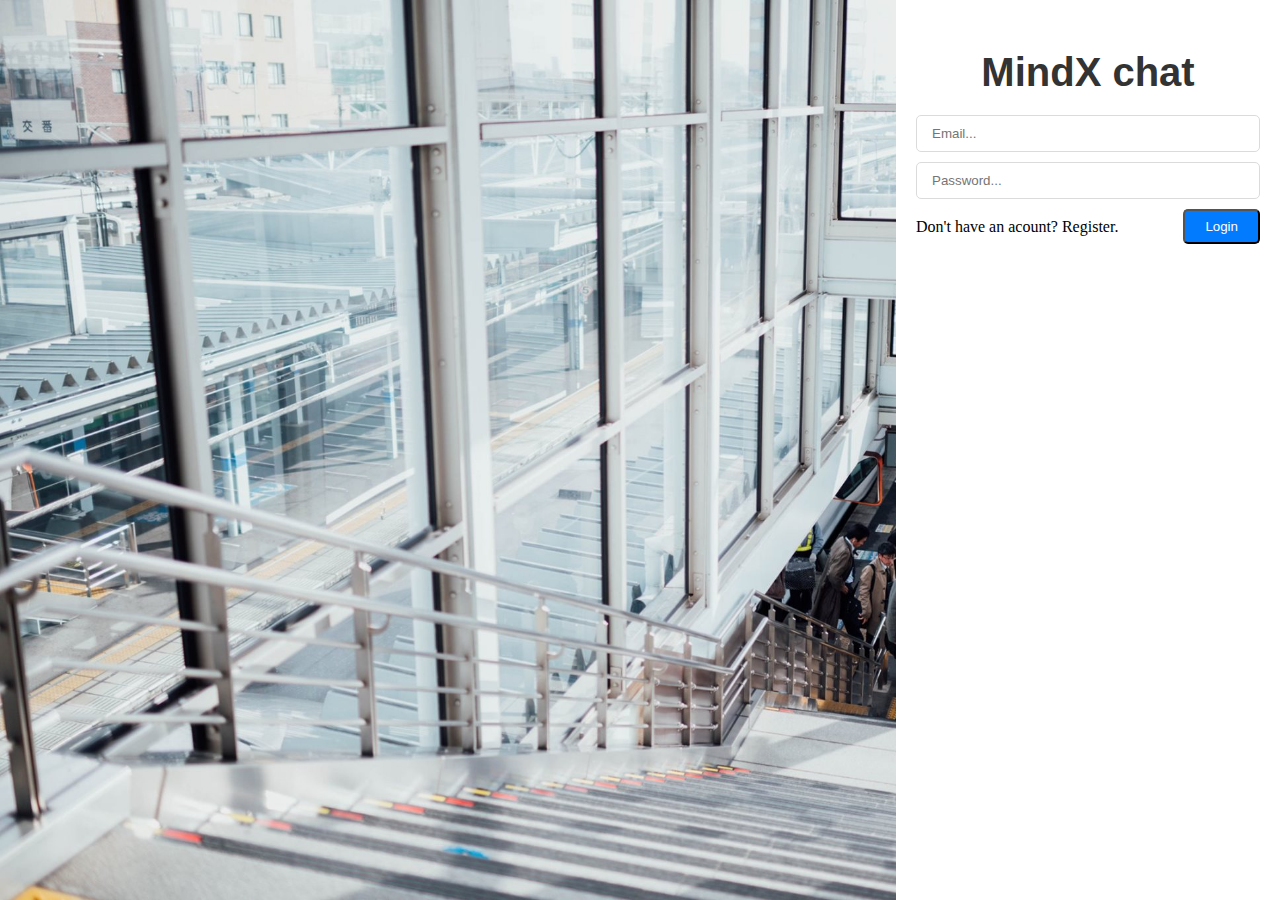
==== chat app/html/temp.html @ e8dc275f "first commit" ====
<!DOCTYPE html>
<html lang="en">
<head>
    <meta charset="UTF-8">
    <meta name="viewport" content="width=device-width, initial-scale=1.0">
    <title>Temp</title>
    <link rel="stylesheet" href="..//css//style.css">
    <link rel="stylesheet" href="..//css/register.css">
    <link rel="stylesheet" href="..//css/login.css">
</head>
<body>
    <div class="login-container">
        <div class="aside-right">
            <div class="header">
                <h3>MindX chat</h3>
            </div>
            <div>
                <form id="login-form">
                    <div class="input-wrapper">
                        <input type="email" name="email" placeholder="Email...">
                        <div class="error" id="email-error"></div>
                    </div>
                    <div class="input-wrapper">
                        <input type="password" name="password" placeholder="Password...">
                        <div class="error" id="password-error"></div>
                    </div>
                    <div class="form-action">
                        <span id="redirect-to-register" onclick='view.setActiveScreen("loginScreen")'> Don't have an acount? Register.</span>
                        <button type="submit" class="btn">Login</button>
                    </div>
                </form>
            </div>
        </div>
    </div>
</body>
</html>
---- chat app/css/style.css ----
*{
    padding: 0px;
    margin: 0;
    box-sizing: border-box;

}
.input-wrapper input{
    border: 1px solid #dbdbdb ;
    padding: 10px 15px;
    border-radius: 5px;
    width: 100%;
    outline: none;
}
.input-wrapper{
    margin-bottom: 10px;
}
.btn{
    padding: 8px 20px;
    border-radius: 5px;
    color: #ffffff;
    background-color:#037bfe;
    cursor: pointer;
}
.error{
    color: #ff0000;
}
---- chat app/css/register.css ----
.register-container{
    background: url(../image/register.jpg);
    height: 100vh;
    background-size: cover;
    display: flex;
    justify-content: flex-end;
}
.register-container .aside-right{
    height: 100vh;
    background-color: #ffffff;
    width: 30%;
}
.register-container .aside-right .header h3{
    font-size: 40px;
    font-family: Arial, Helvetica, sans-serif;
    color: #333333;
    text-align: center;
    margin-top: 50px;
}
.input-name-wrapper{
    display: flex;
}
.register-container .input-name-wrapper .input-wrapper{
    width: 48%;
}
#register-form{
    padding: 20px;
}
.register-container .input-name-wrapper{
    display: flex;
    justify-content: space-between;
}
.register-container .aside-right .form-action{
    display: flex;
    justify-content: space-between;
    align-items: center;
}
#redirect-to-login{
    cursor: pointer;
}
---- chat app/css/login.css ----
.login-container{
    background: url(../image/login.jpg);
    height: 100vh;
    background-size: cover;
    display: flex;
    justify-content: flex-end;
}
.login-container .aside-right{
    height: 100vh;
    background-color: #ffffff;
    width: 30%;
}
.login-container .aside-right .header h3{
    font-size: 40px;
    font-family: Arial, Helvetica, sans-serif;
    color: #333333;
    text-align: center;
    margin-top: 50px;
}
.login-container .aside-right .form-action{
    display: flex;
    justify-content: space-between;
    align-items: center;
}
#login-form{
    padding: 20px;
}
#redirect-to-register{
    cursor: pointer;
}
.cursor-pointer{
    cursor: pointer;
}
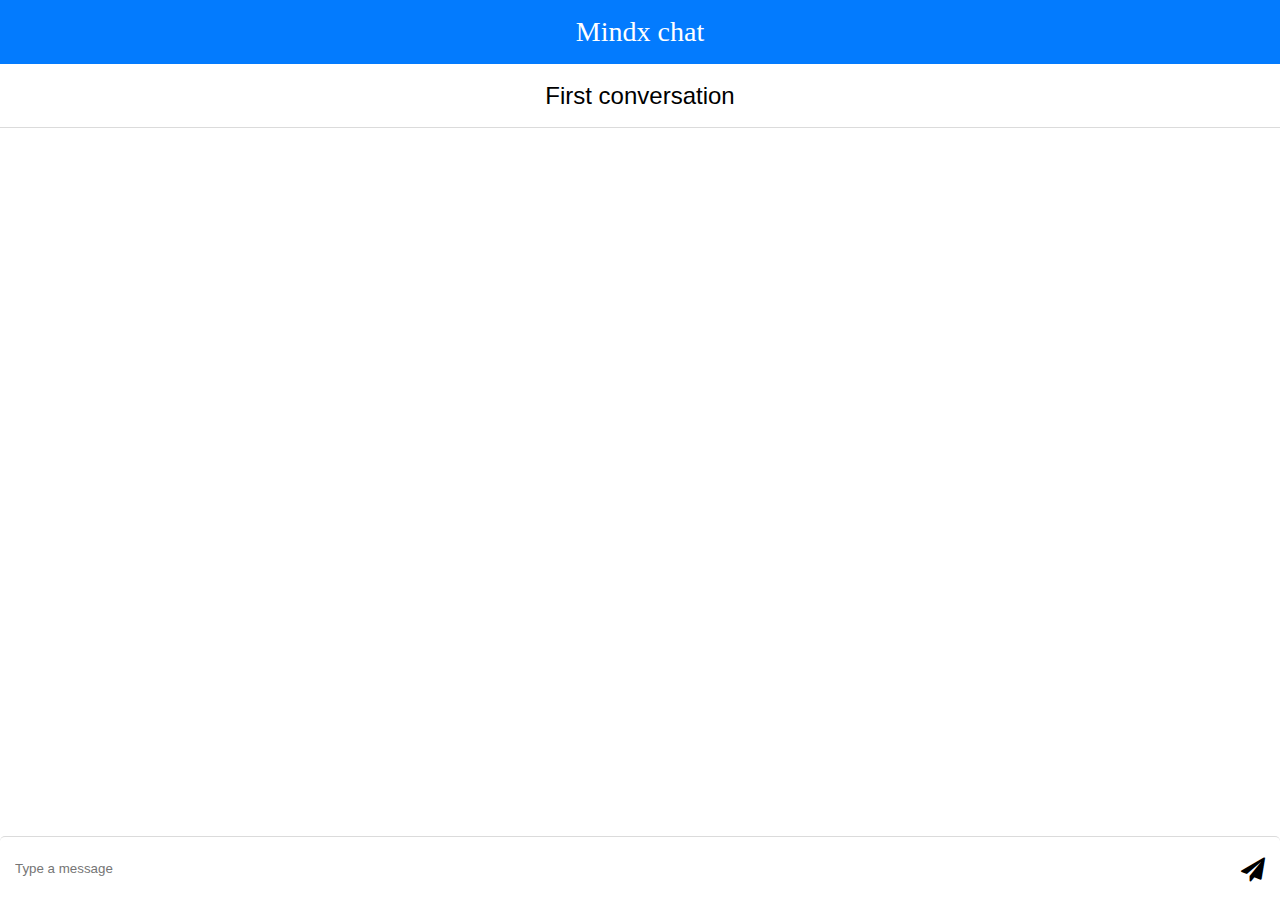
==== commit 15bd9c6d: "chat screen" ====
--- a/chat app/html/temp.html
+++ b/chat app/html/temp.html
@@ -7,27 +7,28 @@
     <link rel="stylesheet" href="..//css//style.css">
     <link rel="stylesheet" href="..//css/register.css">
     <link rel="stylesheet" href="..//css/login.css">
+    <link rel="stylesheet" href="..//css/chat.css">
+    <link rel="stylesheet" href="https://cdnjs.cloudflare.com/ajax/libs/font-awesome/4.7.0/css/font-awesome.min.css">
 </head>
 <body>
-    <div class="login-container">
-        <div class="aside-right">
-            <div class="header">
-                <h3>MindX chat</h3>
-            </div>
-            <div>
-                <form id="login-form">
+    <div class="chat-container">
+        <div class="header">
+            Mindx chat
+        </div>
+        <div class="main">
+            <div class="conversation-detail">
+                <div class="conversation-header">
+                    First conversation
+                </div>
+                <div class="list-message">
+
+                </div>
+                <form id="send-message-form">
                     <div class="input-wrapper">
-                        <input type="email" name="email" placeholder="Email...">
-                        <div class="error" id="email-error"></div>
+                        <input type="text" name="message" placeholder="Type a message">
                     </div>
-                    <div class="input-wrapper">
-                        <input type="password" name="password" placeholder="Password...">
-                        <div class="error" id="password-error"></div>
-                    </div>
-                    <div class="form-action">
-                        <span id="redirect-to-register" onclick='view.setActiveScreen("loginScreen")'> Don't have an acount? Register.</span>
-                        <button type="submit" class="btn">Login</button>
-                    </div>
+                    <button type="submit"><i class="fa fa-paper-plane" aria-hidden="true"></i>
+                    </button>
                 </form>
             </div>
         </div>
--- a/chat app/css/chat.css
+++ b/chat app/css/chat.css
@@ -0,0 +1,52 @@
+.header{
+    text-align: center;
+    height: 64px;
+    background: #037bfe;
+    line-height: 64px;
+    color: #ffffff;
+    font-size: 28px;
+}
+.chat-container .conversation-header{
+    text-align: center;
+    height: 64px;
+    border-bottom: 1px solid #dbdbdb;
+    line-height: 64px;
+    color: black;
+    font-size: 24px;
+    font-family: Arial, Helvetica, sans-serif;
+}
+.chat-container{
+    height: 100vh;
+}
+.chat-container .main{
+    height: calc(100% - 64px);
+}
+.chat-container .main .conversation-detail{
+    display: flex;
+    flex-direction: column;
+    height: 100%;
+}
+.conversation-detail .list-message{
+    flex-grow: 1;
+}
+#send-message-form .input-wrapper input{
+    border: none;
+    border-top: 1px solid #dbdbdb;
+    height: 64px;
+}
+#send-message-form{
+    position: relative;
+}
+#send-message-form button{
+    position: absolute;
+    right: 15px;
+    top: 20px;
+    border: none;
+    background: none;
+    color: 037bfe;
+    font-size: 24px;
+
+}
+#send-message-form .input-wrapper{
+    margin-bottom: 0;
+}
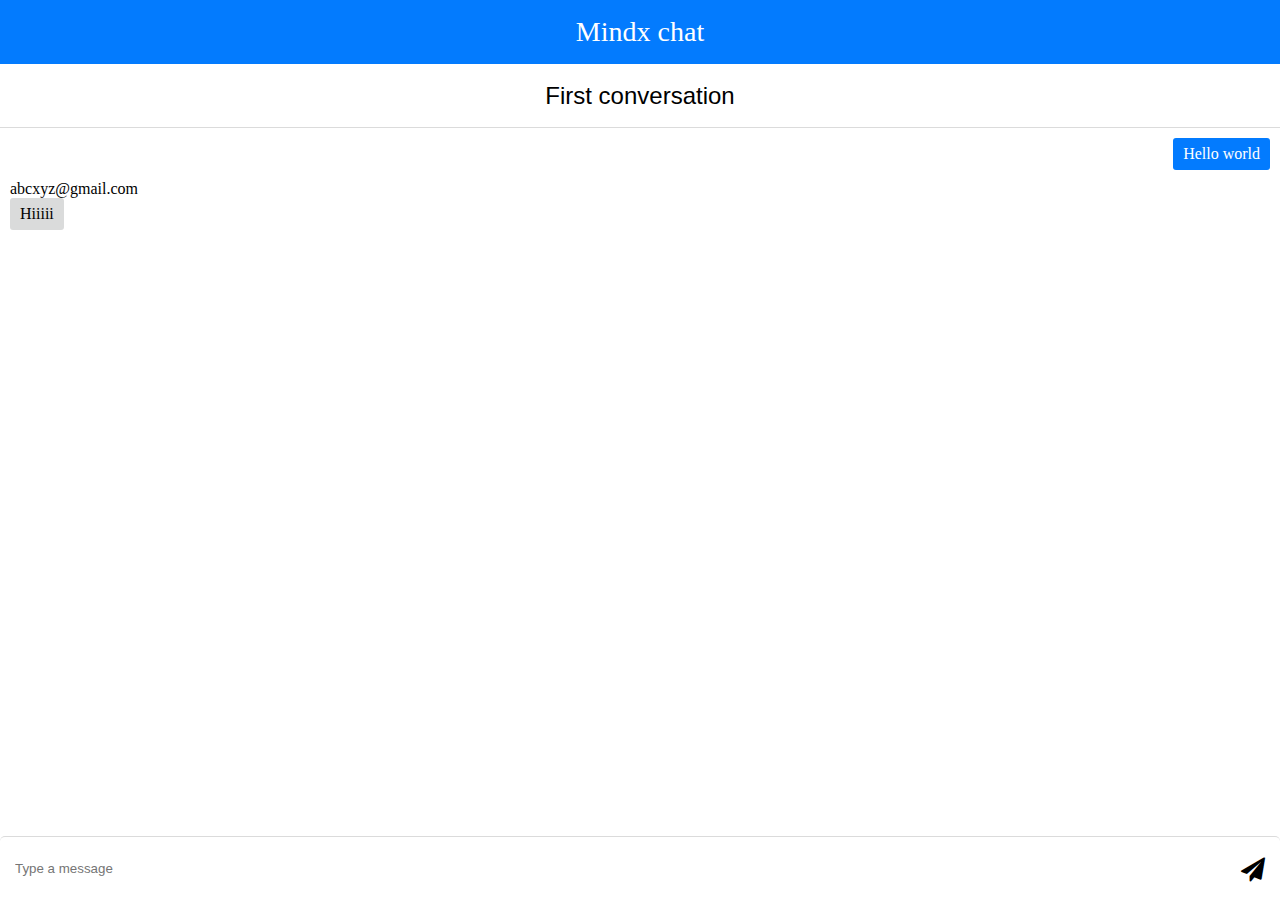
==== commit 6e995fab: "khong dien gi ko gui dc + chuyen huong khi da login" ====
--- a/chat app/html/temp.html
+++ b/chat app/html/temp.html
@@ -21,7 +21,19 @@
                     First conversation
                 </div>
                 <div class="list-message">
-
+                    <div class="message-container mine">
+                        <div class="content">
+                            Hello world
+                        </div>
+                    </div>
+                    <div class="message-container their">
+                        <div class="owner">
+                            abcxyz@gmail.com
+                        </div>
+                        <div class="content">
+                            Hiiiii
+                        </div>
+                    </div>
                 </div>
                 <form id="send-message-form">
                     <div class="input-wrapper">
--- a/chat app/css/chat.css
+++ b/chat app/css/chat.css
@@ -1,4 +1,4 @@
-.header{
+.chat-container .header{
     text-align: center;
     height: 64px;
     background: #037bfe;
@@ -50,3 +50,27 @@
 #send-message-form .input-wrapper{
     margin-bottom: 0;
 }
+.chat-container .list-message{
+    padding: 10px;
+    overflow-y: auto;
+}
+.chat-container .list-message .message-container{
+    margin-bottom: 10px;
+}
+.chat-container .message-container .content{
+    padding: 7px 10px;
+    border-radius: 3px;
+    max-width: 40%;
+    width: max-content;
+}
+.chat-container .message-container.their .content{
+background: #dadbdb;
+}
+.chat-container .message-container.mine .content{
+    background: #037bfe;
+    color: #ffffff;
+}
+.chat-container .message-container.mine{
+    display: flex;
+    justify-content: flex-end;
+}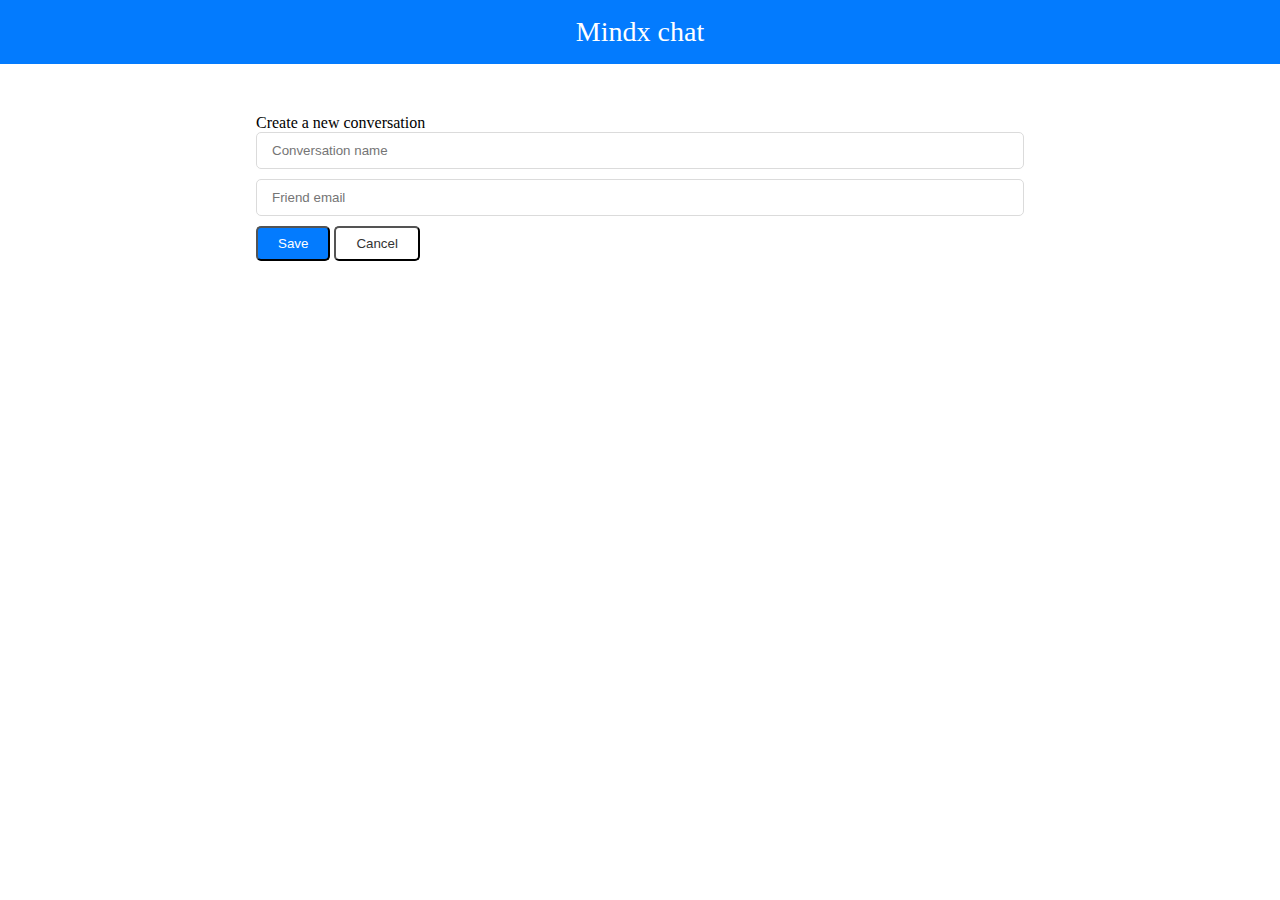
==== commit 70fd2fa8: "create new conversation" ====
--- a/chat app/html/temp.html
+++ b/chat app/html/temp.html
@@ -11,38 +11,26 @@
     <link rel="stylesheet" href="https://cdnjs.cloudflare.com/ajax/libs/font-awesome/4.7.0/css/font-awesome.min.css">
 </head>
 <body>
-    <div class="chat-container">
+    <div class="create-conversation-container">
         <div class="header">
             Mindx chat
         </div>
-        <div class="main">
-            <div class="conversation-detail">
-                <div class="conversation-header">
-                    First conversation
+        <div class="main" style="padding: 50px 20%;">
+            <form id="create-conversation-form">
+                <div>
+                    Create a new conversation
                 </div>
-                <div class="list-message">
-                    <div class="message-container mine">
-                        <div class="content">
-                            Hello world
-                        </div>
-                    </div>
-                    <div class="message-container their">
-                        <div class="owner">
-                            abcxyz@gmail.com
-                        </div>
-                        <div class="content">
-                            Hiiiii
-                        </div>
-                    </div>
+                <div class="input-wrapper">
+                    <input type="text" placeholder="Conversation name" name="conversationTitle">
+                    <div class="error" id="conversation-name-error"></div>
                 </div>
-                <form id="send-message-form">
-                    <div class="input-wrapper">
-                        <input type="text" name="message" placeholder="Type a message">
-                    </div>
-                    <button type="submit"><i class="fa fa-paper-plane" aria-hidden="true"></i>
-                    </button>
-                </form>
-            </div>
+                <div class="input-wrapper">
+                    <input type="text" placeholder="Friend email" name="conversationEmail">
+                    <div class="error" id="conversatio-email-error"></div>
+                </div>
+                <button class="btn" type="submit">Save</button>
+                <button class="btn btn-light" type="button" id="back-to-chat">Cancel</button>
+            </form>
         </div>
     </div>
 </body>
--- a/chat app/css/style.css
+++ b/chat app/css/style.css
@@ -23,4 +23,16 @@
 }
 .error{
     color: #ff0000;
+}
+.header{
+    text-align: center;
+    height: 64px;
+    background: #037bfe;
+    line-height: 64px;
+    color: #ffffff;
+    font-size: 28px;
+}
+.btn-light{
+    background: none;
+    color: #333333;
 }--- a/chat app/css/chat.css
+++ b/chat app/css/chat.css
@@ -20,11 +20,13 @@
 }
 .chat-container .main{
     height: calc(100% - 64px);
+    display: flex;
 }
 .chat-container .main .conversation-detail{
     display: flex;
     flex-direction: column;
     height: 100%;
+    width: 85%;
 }
 .conversation-detail .list-message{
     flex-grow: 1;
@@ -62,6 +64,7 @@
     border-radius: 3px;
     max-width: 40%;
     width: max-content;
+    word-break: break-all;
 }
 .chat-container .message-container.their .content{
 background: #dadbdb;
@@ -73,4 +76,21 @@
 .chat-container .message-container.mine{
     display: flex;
     justify-content: flex-end;
+}
+.chat-container .aside-left{
+    width: 15%;
+    height: 100%;
+    border-right: 1px solid #dbdbdb;
+}
+.chat-container .create-conversation{
+    height: 64px;
+    line-height: 64px;
+    border-bottom: 1px solid #dbdbdb;
+    text-align: center;
+}
+.chat-container .list-conversations .conversation{
+    padding: 5px 10px;
+}
+.chat-container .list-conversations .conversation.current{
+    background: #dbdbdb;
 }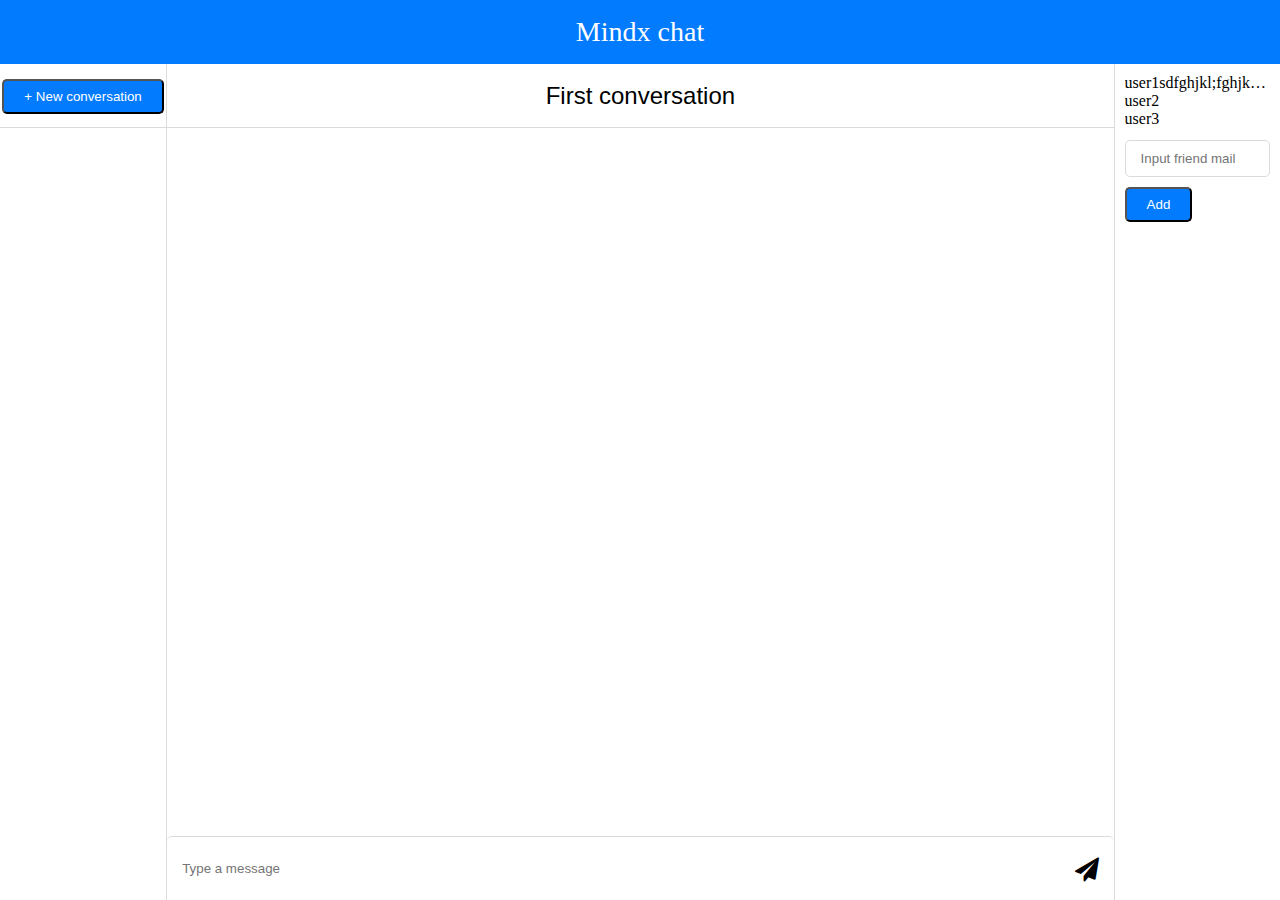
==== commit 291ce08b: "add user" ====
--- a/chat app/html/temp.html
+++ b/chat app/html/temp.html
@@ -11,27 +11,49 @@
     <link rel="stylesheet" href="https://cdnjs.cloudflare.com/ajax/libs/font-awesome/4.7.0/css/font-awesome.min.css">
 </head>
 <body>
-    <div class="create-conversation-container">
+    <div class="chat-container">
         <div class="header">
             Mindx chat
         </div>
-        <div class="main" style="padding: 50px 20%;">
-            <form id="create-conversation-form">
-                <div>
-                    Create a new conversation
+        <div class="main">
+            <div class="aside-left">
+                <div class="create-conversation">
+                    <button class="btn">+ New conversation</button>
                 </div>
-                <div class="input-wrapper">
-                    <input type="text" placeholder="Conversation name" name="conversationTitle">
-                    <div class="error" id="conversation-name-error"></div>
+                <div class="list-conversations">
+                
                 </div>
-                <div class="input-wrapper">
-                    <input type="text" placeholder="Friend email" name="conversationEmail">
-                    <div class="error" id="conversatio-email-error"></div>
+            </div>
+            <div class="conversation-detail">
+                <div class="conversation-header">
+                    First conversation
                 </div>
-                <button class="btn" type="submit">Save</button>
-                <button class="btn btn-light" type="button" id="back-to-chat">Cancel</button>
-            </form>
+                <div class="list-message">
+                    
+                </div>
+                <form id="send-message-form">
+                    <div class="input-wrapper">
+                        <input type="text" name="message" placeholder="Type a message">
+                    </div>
+                    <button type="submit"><i class="fa fa-paper-plane" aria-hidden="true"></i>
+                    </button>
+                </form>
+            </div>
+            <div class="aside-right">
+                <div class="list-user">
+                    <div class="user"> user1sdfghjkl;fghjkldfg</div>
+                    <div class="user"> user2</div>
+                    <div class="user"> user3</div>
+                </div>
+                <form  id="add-user-form">
+                    <div class="input-wrapper">
+                        <input type="text" placeholder="Input friend mail" name="mail">
+                        <div class="error" id="add-user-email-error"></div>
+                    </div>
+                    <button class="btn" type="submit">Add</button>
+                </form>
+            </div>
         </div>
-    </div>
+        </div>
 </body>
 </html>--- a/chat app/css/chat.css
+++ b/chat app/css/chat.css
@@ -93,4 +93,17 @@
 }
 .chat-container .list-conversations .conversation.current{
     background: #dbdbdb;
+}
+.chat-container .aside-right{
+    padding: 10px;
+    border-left: 1px solid #dbdbdb;
+    width: 13%;
+    
+}
+.chat-container .aside-right .user{
+    overflow: hidden;
+    text-overflow: ellipsis;
+}
+.chat-container #add-user-form{
+    margin-top: 12px;
 }